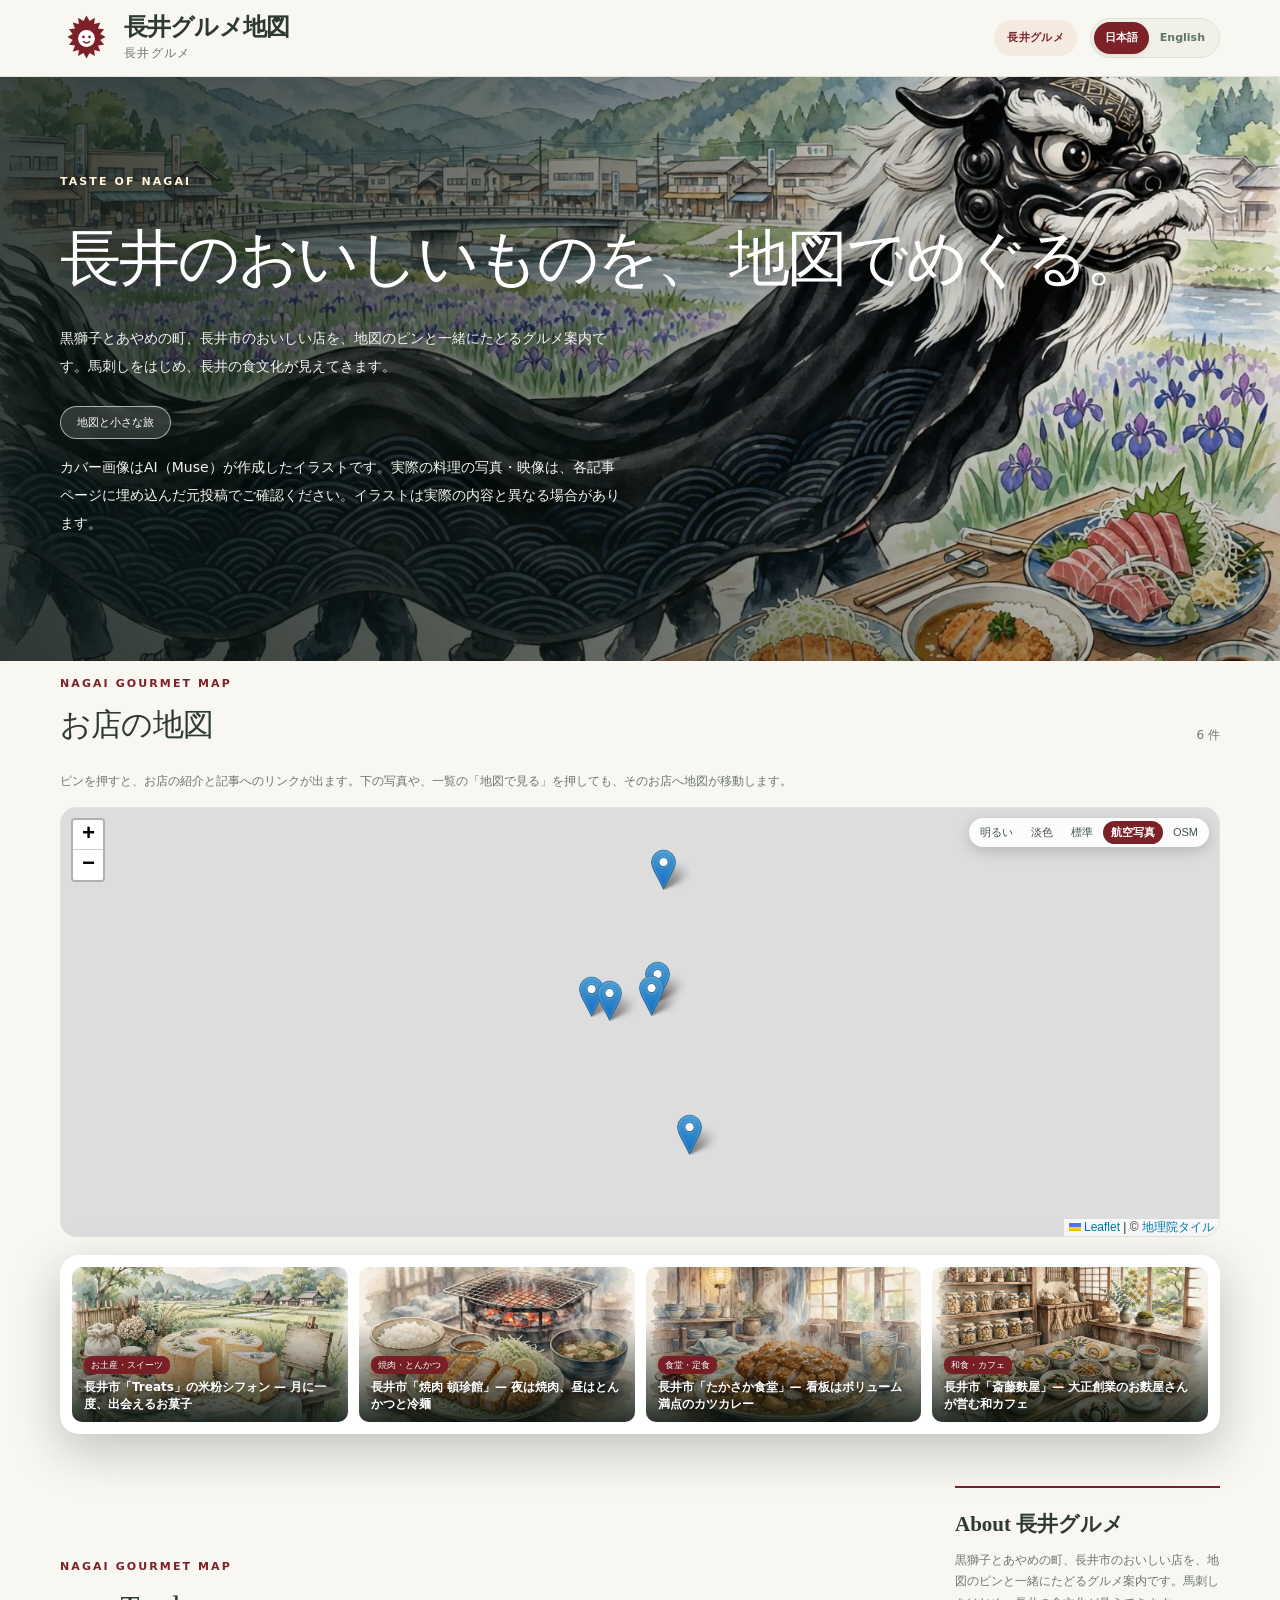
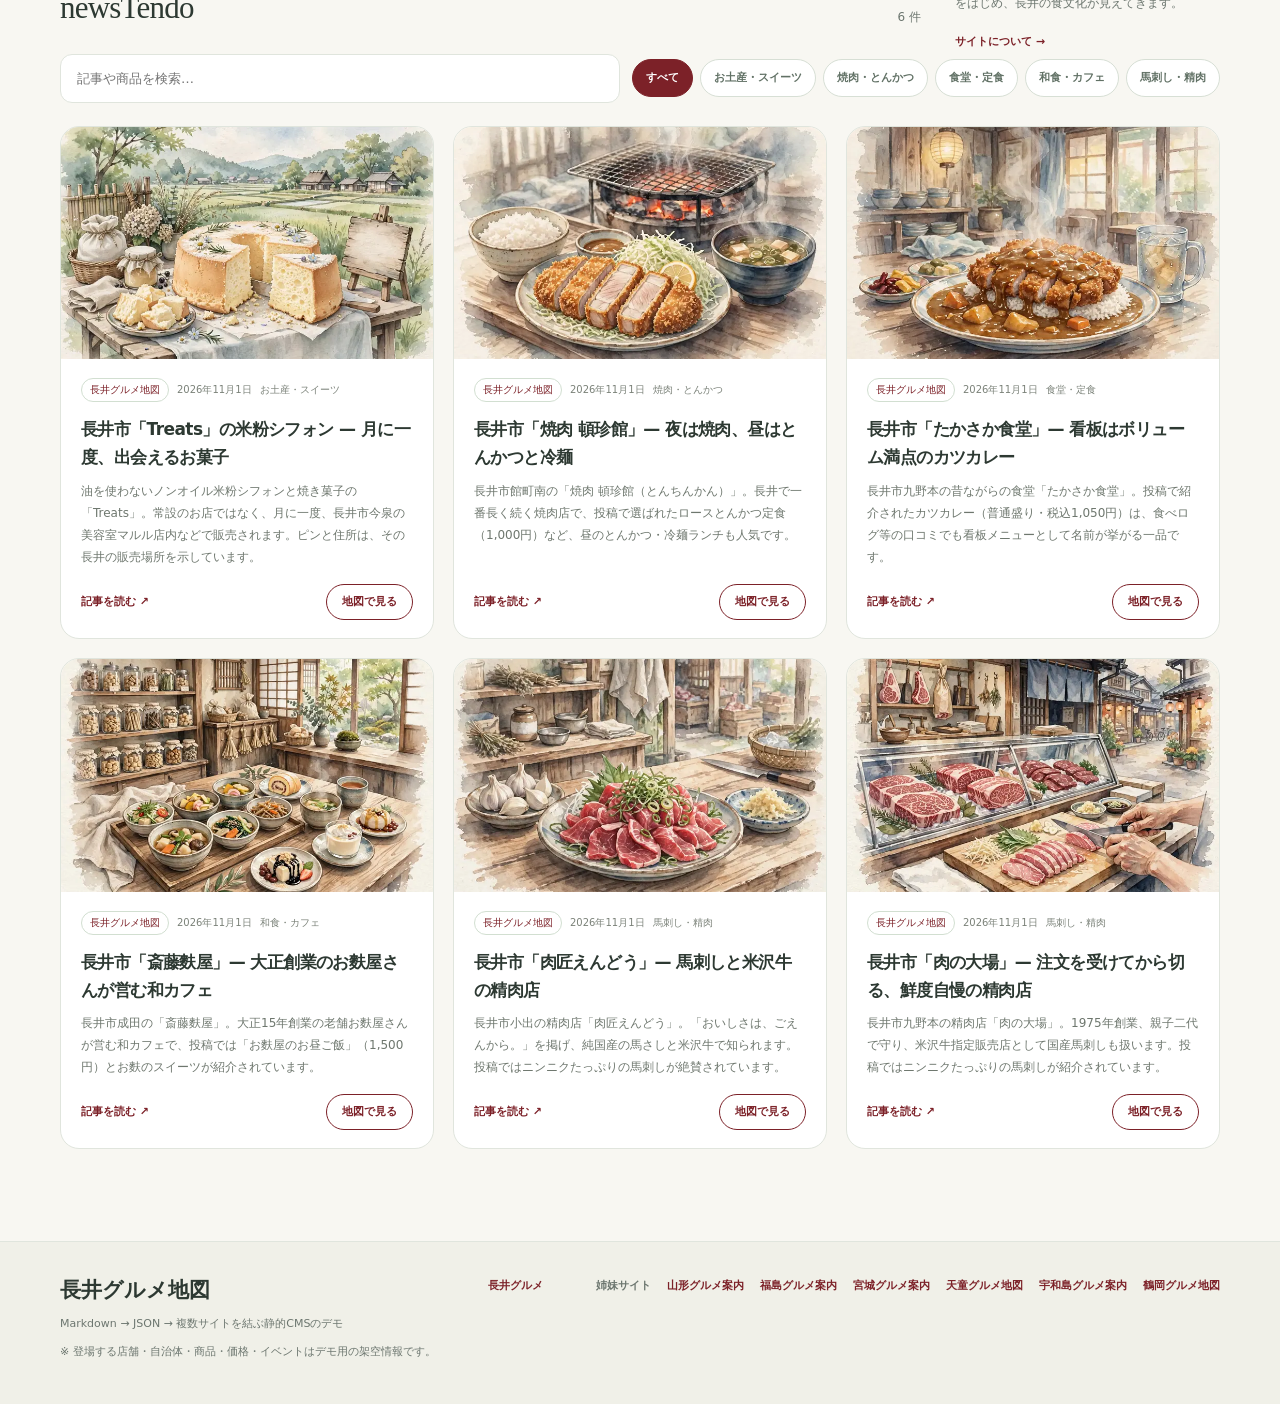
==== preview.html @ 4e1ceeaa "Update generated site files" ====
<!doctype html><html lang="ja"><head><meta charset="utf-8"><meta name="viewport" content="width=device-width,initial-scale=1"><meta name="description" content="Markdownから生成した静的JSONサイト"><title>長井グルメ地図</title><style>:root{--bg:#f8f7f2;--ink:#2d3932;--muted:#6c766f;--line:#e0e5dd;--accent:#416851;--accentsoft:#edf3eb;--paper:#fff;--round:19px;--shadow:0 18px 48px rgba(37,57,42,.075)}*{box-sizing:border-box}html{scroll-behavior:smooth}body{margin:0;background:var(--bg);color:var(--ink);font:15px/1.8 -apple-system,BlinkMacSystemFont,'Noto Sans JP','Hiragino Kaku Gothic ProN',system-ui,sans-serif}button,input{font:inherit}button{cursor:pointer}a{color:inherit;text-decoration:none}a:hover{color:var(--accent)}img{max-width:100%}h1,h2,h3,p{margin-top:0}[hidden]{display:none!important}.container{width:min(1160px,calc(100% - 48px));margin:auto}.topbar{position:sticky;top:0;z-index:5;background:rgba(248,247,242,.97);backdrop-filter:blur(13px);border-bottom:1px solid var(--line)}.topline{display:flex;gap:18px;align-items:center;justify-content:space-between;min-height:76px}.brand{display:flex;align-items:center;gap:12px;min-width:0}.brandicon{width:42px;height:42px;display:grid;place-items:center;border-radius:13px;background:var(--accent);color:white;font:26px Georgia,serif}.brandname{display:block;font-family:Georgia,'Noto Serif JP',serif;font-size:24px;font-weight:700;line-height:1.1;letter-spacing:-.035em}.brandsub{display:block;font-size:12px;color:var(--muted);letter-spacing:.11em;line-height:1.4;margin-top:5px}.links{display:flex;align-items:center;gap:6px;flex-wrap:wrap;justify-content:flex-end}.links a{font-size:11px;font-weight:700;letter-spacing:.025em;border-radius:100px;padding:8px 13px;white-space:nowrap}.links a.selected{background:var(--accentsoft);color:var(--accent)}.cartbadge{display:inline-block;background:var(--accent);color:white;border-radius:15px;font-size:9px;min-width:17px;text-align:center;padding:0 4px}.mobilehint{display:none}.hero{background:linear-gradient(115deg,#e3eade,#f2dfc7);position:relative;overflow:hidden}.hero:before{content:"";position:absolute;width:370px;height:370px;border-radius:100%;right:-55px;top:-160px;background:rgba(255,255,255,.28)}.hero:after{content:"✳";position:absolute;right:10%;bottom:-150px;font:350px Georgia,serif;line-height:1;color:rgba(74,110,81,.09);transform:rotate(-16deg)}.hero.town{background:linear-gradient(110deg,#d9ebec,#eaf1e2)}.hero.town:after{content:"⌂";color:rgba(66,106,118,.09)}.hero.fruit{background:linear-gradient(110deg,#f6e6d2,#f7e0d9)}.hero.fruit:after{content:"◌";color:rgba(166,95,70,.13)}.heroinner{position:relative;z-index:1;padding:70px 0 77px;max-width:1160px;margin:auto}.kicker{font-size:11px;letter-spacing:.19em;font-weight:800;color:var(--accent)}.hero h1{font:500 clamp(35px,5vw,61px)/1.5 Georgia,'Noto Serif JP',serif;letter-spacing:-.035em;margin:19px 0;color:#263c31;white-space:pre-line}.hero p{font-size:14px;max-width:565px;color:#5c6a60;line-height:2}.hero .subpill{display:inline-flex;border:1px solid color-mix(in srgb,var(--accent) 35%,transparent);border-radius:100px;color:var(--accent);font-size:11px;padding:6px 16px;margin-top:12px;background:rgba(255,255,255,.28)}.section{padding:52px 0}.sectiontitle{display:flex;justify-content:space-between;align-items:end;margin-bottom:25px;gap:16px}.sectiontitle h2{font:500 31px/1.35 Georgia,'Noto Serif JP',serif;letter-spacing:-.025em;margin:8px 0 0}.sectiontitle .caption{font-size:12px;color:var(--muted);margin:0}.siteintro{display:grid;grid-template-columns:repeat(3,1fr);gap:18px;margin-bottom:50px}.siteitem{border:1px solid var(--line);background:white;border-radius:18px;padding:22px 23px;transition:transform .15s,border-color .15s;display:flex;gap:12px;align-items:start}.siteitem:hover{transform:translateY(-3px);border-color:var(--accent)}.siteemoji{width:45px;height:45px;border-radius:15px;background:var(--accentsoft);display:grid;place-items:center;font-size:23px;flex:none}.siteitem strong{font-size:15px}.siteitem span{display:block;font-size:11px;color:var(--muted);line-height:1.8;margin-top:4px}.tools{display:flex;gap:12px;flex-wrap:wrap;align-items:center;margin-bottom:23px}.search{background:#fff;border:1px solid var(--line);padding:12px 16px;border-radius:12px;min-width:220px;flex:1;font-size:13px;outline-color:var(--accent)}.chips{display:flex;flex-wrap:wrap;gap:7px}.chip{border:1px solid #d7dfd5;color:#617165;padding:8px 13px;background:#fff;border-radius:30px;font-size:11px;font-weight:700}.chip.active{background:var(--accent);color:white;border-color:var(--accent)}.grid{display:grid;grid-template-columns:repeat(3,minmax(0,1fr));gap:19px}.tile{border-radius:var(--round);background:var(--paper);border:1px solid var(--line);overflow:hidden;display:flex;flex-direction:column;transition:transform .18s,border-color .18s,box-shadow .18s}.tile:hover{transform:translateY(-4px);box-shadow:var(--shadow);border-color:#b3c6b6}.tile-image{width:100%;height:auto;display:block;background:#e8e4d8}.tile-content{display:flex;flex-direction:column;flex:1;padding:19px 20px 18px}.tile-meta{display:flex;gap:8px;align-items:center;flex-wrap:wrap;color:#7b8279;font-size:10px}.tag{color:var(--accent);border:1px solid #d2dfd1;border-radius:20px;padding:2px 8px;font-size:10px}.tile h3{font-size:17px;line-height:1.65;margin:13px 0 8px;letter-spacing:-.035em}.tile p{font-size:12px;color:#6e776e;line-height:1.85;margin-bottom:16px}.tile-foot{margin-top:auto;display:flex;gap:10px;justify-content:space-between;align-items:center}.more{color:var(--accent);font-size:11px;font-weight:800}.price{font-size:19px;font-weight:750;color:#a65e42}.price small{font-size:10px;font-weight:400;color:#777}.pillbutton{border:1px solid var(--accent);background:var(--accent);color:white;border-radius:30px;padding:7px 15px;font-size:11px;font-weight:700}.pillbutton.ghost{background:white;color:var(--accent)}.pillbutton:hover{opacity:.85}.introgrid{display:grid;grid-template-columns:1fr 265px;gap:34px}.rightnote{border-top:2px solid var(--accent);padding-top:22px}.rightnote h3{font:600 21px Georgia,serif;margin-bottom:12px}.rightnote p{font-size:12px;color:var(--muted)}.article{display:grid;grid-template-columns:minmax(0,1fr) 260px;gap:34px;align-items:start}.articlehead{padding:44px 0 32px;background:linear-gradient(105deg,var(--accentsoft),#f5eddf)}.articlehead h1{font:500 clamp(29px,4vw,44px)/1.52 Georgia,'Noto Serif JP',serif;margin:12px 0 0;overflow-wrap:anywhere}.paper{border:1px solid var(--line);border-radius:19px;background:#fff;padding:32px;overflow-wrap:anywhere}.articlecover{width:100%;height:auto;border-radius:11px;margin-bottom:26px}.prose{font-size:14px;line-height:2.15}.prose h2{font-size:20px;margin-top:30px;border-left:4px solid var(--accent);padding-left:12px}.prose h3{font-size:17px}.prose img{display:block;margin:22px auto;max-width:100%;height:auto;border-radius:10px}.prose p{margin-bottom:18px}.prose a{color:var(--accent);font-weight:600;text-decoration:underline;text-underline-offset:3px}.prose a:hover{text-decoration-thickness:2px}.prose ul{padding-left:20px}.prose table{width:100%;border-collapse:collapse;margin:4px 0 24px;font-size:13px;line-height:1.75}.prose th,.prose td{border:1px solid var(--line);padding:9px 12px;text-align:left;vertical-align:top}.prose th{background:var(--accentsoft);font-weight:700}.prose tbody tr:nth-child(even){background:#fafaf6}.prose td:first-child{font-weight:600}.prose pre{overflow-x:auto;background:#f4f4ee;border:1px solid var(--line);border-radius:10px;padding:14px 16px;font-size:12.5px;line-height:1.7;margin:4px 0 22px}.prose code{font-family:ui-monospace,SFMono-Regular,Menlo,Consolas,monospace}.backlink{display:inline-flex;margin-top:25px;color:var(--accent);font-weight:800;font-size:12px}.info{padding:17px;background:var(--accentsoft);border-radius:13px;font-size:12px;color:#5f6e62;margin-top:18px}.info.warn{background:#fff4e5;color:#956044;border:1px solid #efd7b9}.cross{margin-top:45px;padding-top:20px;border-top:1px solid var(--line)}.cross h2{font:500 25px Georgia,serif}.crosslinks{display:grid;grid-template-columns:repeat(2,minmax(0,1fr));gap:14px}.crosslink{display:flex;align-items:center;gap:12px;border:1px solid var(--line);padding:9px;background:white;border-radius:12px;min-width:0}.crosslink img{width:78px;height:58px;object-fit:cover;border-radius:7px;flex:none}.crosslink strong{font-size:12px;line-height:1.5;display:block}.crosslink span{font-size:10px;color:var(--muted)}.lead{font:500 18px/1.85 Georgia,serif}.purchase{display:flex;align-items:end;justify-content:space-between;gap:12px;background:#f8f6ef;padding:18px;border-radius:13px;margin-top:25px}.purchase .pillbutton{font-size:13px;padding:12px 18px}.toolbar{display:flex;align-items:center;justify-content:space-between;gap:12px;margin-bottom:24px}.notice{font-size:12px;color:#926148;background:#fff1e7;border:1px solid #eed6c2;border-radius:10px;padding:12px 16px}.cartrow{display:grid;grid-template-columns:90px 1fr auto;align-items:center;gap:17px;border-bottom:1px solid var(--line);padding:19px 0}.cartrow img{width:90px;height:67px;object-fit:cover;border-radius:9px}.cartrow h3{font-size:15px;margin-bottom:4px}.cartrow p{font-size:11px;color:var(--muted);margin:0}.cartctrl{display:flex;align-items:center;gap:9px}.cartctrl button{border:1px solid var(--line);background:#fff;padding:4px 10px;border-radius:8px}.total{display:flex;align-items:center;justify-content:space-between;font-size:20px;font-weight:bold;margin:30px 0}.servicegrid{display:grid;grid-template-columns:repeat(3,minmax(0,1fr));gap:12px;margin:0 0 35px}.service{padding:17px 20px;background:white;border:1px solid var(--line);border-radius:14px;font-size:13px;font-weight:700;color:#466f78;display:flex;align-items:center;gap:10px}.footer{margin-top:40px;border-top:1px solid var(--line);background:#f0f0e8;padding:34px 0}.footerinner{display:flex;align-items:start;justify-content:space-between;gap:24px}.footer strong{font:600 21px Georgia,serif}.footer p{font-size:11px;color:var(--muted);margin:8px 0}.footlinks{display:flex;gap:16px;flex-wrap:wrap}.footlinks a{font-size:11px;font-weight:700;color:var(--accent)}.sisterlinks{align-items:center}.sisterlabel{font-size:11px;font-weight:800;color:var(--muted)}.empty{padding:35px;border:1px dashed #ccd5ca;border-radius:14px;text-align:center;color:var(--muted)}.loading{padding:50px;text-align:center}.sr-only{position:absolute;width:1px;height:1px;overflow:hidden;clip:rect(0,0,0,0)}
@media(max-width:950px){.grid{grid-template-columns:repeat(2,minmax(0,1fr))}.siteintro{grid-template-columns:repeat(2,minmax(0,1fr))}.introgrid,.article{grid-template-columns:1fr}.rightnote{display:none}.links{gap:0}.links a{padding:8px 9px}.heroinner{padding:58px 0}}
@media(max-width:600px){.container{width:calc(100% - 30px)}.topline{min-height:80px;display:block;padding:12px 0}.brand{margin-bottom:8px}.brandicon{width:33px;height:33px;font-size:19px}.brandname{font-size:19px}.brandsub{display:none}.links{justify-content:flex-start;gap:2px}.links a{font-size:10px;padding:5px 8px}.heroinner{padding:38px 0 44px}.hero h1{font-size:35px}.hero p{font-size:12px}.hero:after{font-size:210px;bottom:-85px}.section{padding:36px 0}.siteintro,.grid,.crosslinks,.servicegrid{grid-template-columns:1fr}.sectiontitle h2{font-size:25px}.paper{padding:20px}.articlehead{padding:27px 0}.cartrow{grid-template-columns:65px 1fr}.cartrow img{width:65px;height:58px}.cartctrl{grid-column:2}.purchase{display:block}.purchase button{margin-top:16px}.footerinner{display:block}.footlinks{margin-top:16px}.tile-content{padding:16px}.prose table{display:block;overflow-x:auto;-webkit-overflow-scrolling:touch}.prose th,.prose td{padding:8px 10px}.prose table:has(>thead>tr>:nth-child(2):last-child){overflow:visible}.prose table:has(>thead>tr>:nth-child(2):last-child) thead{display:none}.prose table:has(>thead>tr>:nth-child(2):last-child) tbody,.prose table:has(>thead>tr>:nth-child(2):last-child) tr{display:block}.prose table:has(>thead>tr>:nth-child(2):last-child) tr{border:1px solid var(--line);border-radius:12px;margin-bottom:12px;overflow:hidden;background:#fff}.prose table:has(>thead>tr>:nth-child(2):last-child) td{display:block;border:none;padding:6px 14px 12px}.prose table:has(>thead>tr>:nth-child(2):last-child) td:first-child{background:var(--accentsoft);font-weight:700;white-space:normal;padding:8px 14px;margin-bottom:6px}.prose table:not(:has(>thead>tr>:nth-child(2):last-child)) th,.prose table:not(:has(>thead>tr>:nth-child(2):last-child)) td{min-width:112px}}
@media(prefers-reduced-motion:reduce){html{scroll-behavior:auto}.tile,.siteitem{transition:none}}
/* Bi-lingual navigation and photographic Miyagi gourmet hero. */
.header-right{display:flex;align-items:center;gap:13px;justify-content:flex-end;flex-wrap:wrap}
.language-switch{display:inline-flex;background:#f0f1e9;border:1px solid #dde3d6;padding:3px;border-radius:40px;white-space:nowrap}
.language-switch button{border:0;background:transparent;padding:6px 11px;color:#627367;border-radius:30px;font-size:11px;font-weight:750}
.language-switch button.chosen{background:var(--accent);color:#fff;box-shadow:0 2px 5px #00000014}
.hero.miyagi{background:#38302a;color:#fff}
.hero.miyagi .hero-photo{position:absolute;inset:0;width:100%;height:100%;object-fit:cover;display:block}
.hero.miyagi:before{display:none}
.hero.miyagi:after{content:none}
.hero.miyagi .heroinner{isolation:isolate}
.hero.miyagi h1{color:#fff;text-shadow:0 2px 20px #00000070}
.hero.miyagi .kicker{color:#fae0b5}
.hero.miyagi p{color:#fff0d9;max-width:510px;text-shadow:0 1px 12px #00000065}
.hero.miyagi .subpill{background:#ffffff1f;border-color:#ffffff80;color:#fff}
.site-link-label{color:var(--accent)!important;font-weight:700!important}
@media(max-width:1060px){.header-right{gap:6px}.links a{padding:6px 8px}}
@media(max-width:720px){.header-right{justify-content:flex-start}.language-switch{margin-top:4px}.hero.miyagi .hero-photo{object-position:56% center}.hero.miyagi:before{display:block;background:linear-gradient(90deg,#221b14bb,transparent);inset:0;width:auto;height:auto;border-radius:0}.hero.miyagi .heroinner{padding:55px 0 65px}}


/* Editorial photographic style, with fully localized HTML text over image assets. */
.hero{background:#22312b;min-height:440px;isolation:isolate}
.hero .hero-photo{position:absolute;inset:0;width:100%;height:100%;display:block;object-fit:cover;object-position:center 47%;z-index:-2}
.hero:before,.hero.miyagi:before{content:"";display:block;position:absolute;inset:0;width:100%;height:100%;border-radius:0;background:linear-gradient(90deg,rgba(10,22,19,.79) 0%,rgba(13,24,20,.56) 39%,rgba(13,22,19,.07) 84%),linear-gradient(0deg,rgba(11,20,15,.30),transparent 55%);z-index:-1;pointer-events:none}
.hero:after,.hero.town:after,.hero.fruit:after,.hero.miyagi:after{content:none;display:none}
.hero.town,.hero.fruit,.hero.bakery,.hero.miyagi,.hero.portal{background-color:#284034}
.hero .heroinner{position:relative;z-index:1;padding:90px 0 110px}
.hero h1,.hero.miyagi h1{color:#fff;text-shadow:0 4px 30px rgba(0,0,0,.38)}
.hero p,.hero.miyagi p{color:#f3f6ee;text-shadow:0 1px 15px rgba(0,0,0,.5)}
.hero .kicker,.hero.miyagi .kicker{color:#fff3d9;text-shadow:0 1px 8px #0007}
.hero .subpill,.hero.miyagi .subpill{color:white;border-color:#fff9;background:#ffffff24;backdrop-filter:blur(8px)}
.hero.fruit .hero-photo{object-position:center 48%}
.hero.town .hero-photo{object-position:center 50%}
.hero.bakery .hero-photo{object-position:center 50%}
.siteintro{grid-template-columns:repeat(4,minmax(0,1fr));gap:15px;margin-bottom:51px}
.siteitem{display:block;padding:0;overflow:hidden;min-width:0;box-shadow:0 5px 20px #20351f0a}
.siteitem-photo{display:block;overflow:hidden;height:156px;margin:0!important;background:#dde4d6}
.siteitem-photo img{width:100%;height:100%;display:block;object-fit:cover;transition:transform .3s}
.siteitem:hover .siteitem-photo img{transform:scale(1.045)}
.siteitem-info{padding:17px 19px 20px}
.siteitem-info strong{display:block;font-size:17px;line-height:1.45;margin:6px 0}
.siteitem-info .siteitem-type{font-size:10px;color:var(--accent);font-weight:800;letter-spacing:.07em}
.siteitem-info .siteitem-description{font-size:11px;line-height:1.7;color:#68766e;display:block;min-height:38px}
.siteitem-info .site-link-label{display:block;margin-top:14px}
.feature-wrap{position:relative;z-index:2;margin-top:-63px}
.photo-features{display:grid;grid-template-columns:repeat(4,minmax(0,1fr));gap:11px;padding:12px;background:#fff;border-radius:19px;box-shadow:0 16px 48px #172a2040}
.photo-feature{position:relative;height:155px;overflow:hidden;display:block;border-radius:10px;background:#dce8df}
.photo-feature:after{content:"";position:absolute;inset:0;background:linear-gradient(0deg,#05100ad9,transparent 65%)}
.photo-feature img{width:100%;height:100%;display:block;object-fit:cover;transition:transform .3s}
.photo-feature:hover img{transform:scale(1.07)}
.feature-caption{position:absolute;z-index:1;bottom:10px;left:12px;right:12px;color:#fff;text-shadow:0 1px 8px #000a}
.feature-caption small{display:inline-block;font-size:9px;background:var(--accent);color:#fff;padding:1px 7px;border-radius:8px;margin-bottom:5px}
.feature-caption strong{display:block;font-size:12px;line-height:1.35;max-height:3em;overflow:hidden}
@media(max-width:1000px){.siteintro{grid-template-columns:repeat(2,minmax(0,1fr))}.photo-feature{height:138px}.hero .heroinner{padding:70px 0 103px}}
@media(max-width:650px){.hero{min-height:385px}.hero .heroinner{padding:55px 0 100px}.hero:before{background:linear-gradient(90deg,#102015d9,rgba(12,28,19,.56) 75%,#0b261f35)}.siteintro{gap:12px}.siteitem-photo{height:112px}.siteitem-info{padding:12px}.siteitem-info strong{font-size:14px}.siteitem-info .siteitem-description{min-height:0}.photo-features{grid-template-columns:repeat(2,minmax(0,1fr));gap:8px;padding:8px;border-radius:14px}.feature-wrap{margin-top:-53px}.photo-feature{height:128px}.feature-caption strong{font-size:11px}}

/* Editorial vector logos, replacing the temporary h./house/emoji marks. */
.brandicon{width:52px;height:52px;flex:none;display:inline-flex;align-items:center;justify-content:center;background:transparent!important;color:#4a755f;border-radius:0!important;font-size:inherit;overflow:visible}
.brandicon svg{display:block;width:49px;height:49px;max-width:none;flex:none}
.brandicon-portal{color:#55785c}
.brandicon-bakery{color:#9b6a36}
.brandicon-town{color:#517c55}
.brandicon-fruit{color:#e77e2a}
.brandicon-gourmet{color:#143c47}
.brandicon-gourmet svg{width:54px}
.brandicon-miyagi{color:#a83232}
.brandicon-nagai{color:#7c2128}
@media(max-width:650px){.brandicon{width:39px;height:39px}.brandicon svg{width:38px;height:38px}.brandicon-gourmet svg{width:42px}}

.embed{display:flex;justify-content:center;margin:0 auto 24px;max-width:560px}
.embed blockquote{width:100%}
.heronote{font-size:11px;color:#7a847b;margin-top:14px;max-width:680px;line-height:1.9}
.mapbox{margin-top:26px;border:1px solid var(--line);border-radius:13px;padding:18px;background:#fbfaf5}.mapbox h3{font-size:15px;margin-bottom:10px}.maplinks{display:flex;gap:10px;flex-wrap:wrap}.mapbox p{font-size:11px;color:var(--muted);margin:10px 0 0}

/* Article page: left sidebar with site note + SNS embed (trial, 2026-10-26) */
.article{grid-template-columns:350px minmax(0,1fr)}
.leftnote{position:sticky;top:96px;border-top:2px solid var(--accent);padding-top:22px}
.leftnote h3{font:600 21px Georgia,serif;margin-bottom:12px}
.leftnote p{font-size:12px;color:var(--muted)}
.leftnote .embed{margin:24px 0 0;max-width:100%}
@media(max-width:950px){.article{grid-template-columns:1fr}.leftnote{position:static}}
.tsub{display:block;font-size:.6em;font-weight:500;letter-spacing:.02em;opacity:.72;margin-top:.16em}

/* Cover images: show the whole image at its natural aspect ratio, never cropped to a fixed frame (2026-10-26) */
.tile-image,.articlecover{aspect-ratio:auto;object-fit:initial}

/* Tendo gourmet map (Leaflet, self-hosted) */
.mapsection{padding-top:8px}
.maplead{font-size:12px;color:var(--muted);margin-bottom:14px}
.gourmetmap{height:430px;border:1px solid var(--line);border-radius:16px;overflow:hidden;background:#e8ede4;position:relative;z-index:0}
.gourmetmap .leaflet-popup-content{font-size:12px;line-height:1.7}
.gourmetmap .leaflet-popup-content strong{font-size:13px}
.gourmetmap .leaflet-popup-content a{color:var(--accent);font-weight:700}
.mapfallback{padding:22px;font-size:12px;color:var(--muted)}
.mapattr{font-size:10px;color:var(--muted);margin-top:8px}
.mapattr a{text-decoration:underline}
@media(max-width:600px){.gourmetmap{height:330px}}

/* Map style selector (Tendo) */
.mapstylebar{display:flex;gap:2px;background:rgba(255,255,255,.92);padding:3px;border-radius:999px;box-shadow:0 4px 14px rgba(34,48,42,.22)}
.mapstylebar button{border:0;background:transparent;color:#43534a;font-size:11px;line-height:1;padding:6px 8px;border-radius:999px;cursor:pointer;font-family:inherit;white-space:nowrap}
.mapstylebar button.active{background:var(--accent);color:#fff;font-weight:700}
/* Tendo top: the photo list follows the map — cancel the hero-overlap pull-up so it never covers the map or its attribution, and keep the gap snug */
.mapsection{padding-bottom:16px}
.mapsection+.feature-wrap{margin-top:2px}
</style></head><body><div id="app" data-default="nagai" data-preview="true" data-root="./" data-mode="site" data-site-id="nagai" data-portal-url=""><p class="loading">読み込み中…</p></div><noscript>JavaScriptを有効にしてください。</noscript><script type="application/json" id="preview-data">{"portal":{"version":1,"schema":"static-portal/v1","schema_version":"1.1.0","sites":[{"id":"nagai","name":"長井グルメ地図","short_name":"長井グルメ","kind":"media","kind_label":"グルメメディア","accent":"#7c2128","eyebrow":"TASTE OF NAGAI","hero_title":"長井のおいしいものを、 地図でめぐる。","description":"黒獅子とあやめの町、長井市のおいしい店を、地図のピンと一緒にたどるグルメ案内です。馬刺しをはじめ、長井の食文化が見えてきます。","subtitle":"長井の味を地図で集めた読みもの","hero_note":"地図と小さな旅","about":"山形県長井市内の飲食店・食の店を訪れた人のSNS投稿をもとに、お店と料理を地図と一緒に紹介するグルメ案内です。カバー画像はAIが作成した水彩調イラストで、実際の料理の写真は各記事に埋め込んだ元投稿で確認できます。","hero_image":"nagai/hero-v9.webp","i18n":{"en":{"name":"Nagai Food Map","short_name":"Nagai Food","kind_label":"Food magazine","hero_title":"Explore the flavors of Nagai,\n one pin on the map at a time.","description":"A food guide to Nagai, the town of the Kurojishi lion dance and irises, with every eatery pinned on a map.","subtitle":"Stories about the tastes of Nagai, collected on a map","hero_note":"A map and short trips","about":"A food guide to eateries in Nagai, Yamagata, based on social posts by visitors, presented together with a map. Cover images are AI-created watercolor illustrations; see the embedded original posts for actual photos of the food."}},"hero_image_src":"[data-uri]","hero_thumbnail":{"src":"[data-uri]","alt":"長井グルメ地図","mime":"image/webp"}}],"entries":[{"id":"nagai:treats-nagai","site_id":"nagai","site_name":"長井グルメ地図","site_kind":"media","slug":"treats-nagai","type":"article","title":"長井市「Treats」の米粉シフォン — 月に一度、出会えるお菓子","subtitle":"","author":"","date":"2026-11-01","category":"お土産・スイーツ","summary":"油を使わないノンオイル米粉シフォンと焼き菓子の「Treats」。常設のお店ではなく、月に一度、長井市今泉の美容室マルル店内などで販売されます。ピンと住所は、その長井の販売場所を示しています。","url":"https://oosawak.github.io/nagai-gourmet/#/post/nagai/treats-nagai","cover":{"src":"[data-uri]","alt":"米粉シフォンケーキを描いた水彩調イラスト","mime":"image/webp"},"i18n":{"en":{}},"embed_url":"https://www.threads.com/@treats_k5i11k8/post/DevmW83gXnE","embed_platform":"threads","map_query":"美容室マルル 山形県長井市今泉1812-324","address":"山形県長井市今泉1812-324（美容室マルル店内・月1回販売）","lat":38.054317,"lng":140.049408},{"id":"nagai:tonchinkan-nagai","site_id":"nagai","site_name":"長井グルメ地図","site_kind":"media","slug":"tonchinkan-nagai","type":"article","title":"長井市「焼肉 頓珍館」— 夜は焼肉、昼はとんかつと冷麺","subtitle":"","author":"","date":"2026-11-01","category":"焼肉・とんかつ","summary":"長井市館町南の「焼肉 頓珍館（とんちんかん）」。長井で一番長く続く焼肉店で、投稿で選ばれたロースとんかつ定食（1,000円）など、昼のとんかつ・冷麺ランチも人気です。","url":"https://oosawak.github.io/nagai-gourmet/#/post/nagai/tonchinkan-nagai","cover":{"src":"[data-uri]","alt":"とんかつ定食と焼肉を描いた水彩調イラスト","mime":"image/webp"},"i18n":{"en":{}},"embed_url":"https://www.threads.com/@aki_special_sweet/post/DX3qkxbk01P","embed_platform":"threads","map_query":"焼肉 頓珍館 山形県長井市館町南16-13","address":"山形県長井市館町南16-13","lat":38.095627,"lng":140.038254},{"id":"nagai:takasaka-shokudo-nagai","site_id":"nagai","site_name":"長井グルメ地図","site_kind":"media","slug":"takasaka-shokudo-nagai","type":"article","title":"長井市「たかさか食堂」— 看板はボリューム満点のカツカレー","subtitle":"","author":"","date":"2026-11-01","category":"食堂・定食","summary":"長井市九野本の昔ながらの食堂「たかさか食堂」。投稿で紹介されたカツカレー（普通盛り・税込1,050円）は、食べログ等の口コミでも看板メニューとして名前が挙がる一品です。","url":"https://oosawak.github.io/nagai-gourmet/#/post/nagai/takasaka-shokudo-nagai","cover":{"src":"[data-uri]","alt":"カツカレーを描いた水彩調イラスト","mime":"image/webp"},"i18n":{"en":{}},"embed_url":"https://www.threads.com/@aki_special_sweet/post/De7yVNXk_t7","embed_platform":"threads","map_query":"たかさか食堂 山形県長井市九野本5460-2","address":"山形県長井市九野本5460-2","lat":38.091644,"lng":140.015472},{"id":"nagai:saito-fuya-nagai","site_id":"nagai","site_name":"長井グルメ地図","site_kind":"media","slug":"saito-fuya-nagai","type":"article","title":"長井市「斎藤麩屋」— 大正創業のお麩屋さんが営む和カフェ","subtitle":"","author":"","date":"2026-11-01","category":"和食・カフェ","summary":"長井市成田の「斎藤麩屋」。大正15年創業の老舗お麩屋さんが営む和カフェで、投稿では「お麩屋のお昼ご飯」（1,500円）とお麩のスイーツが紹介されています。","url":"https://oosawak.github.io/nagai-gourmet/#/post/nagai/saito-fuya-nagai","cover":{"src":"[data-uri]","alt":"お麩のランチを描いた水彩調イラスト","mime":"image/webp"},"i18n":{"en":{}},"embed_url":"https://www.threads.com/@gatts_yamagata.trip/post/DRhMqn8At5W","embed_platform":"threads","map_query":"斎藤麩屋 山形県長井市成田1440","address":"山形県長井市成田1440","lat":38.125923,"lng":140.04039},{"id":"nagai:nikusyo-endo-nagai","site_id":"nagai","site_name":"長井グルメ地図","site_kind":"media","slug":"nikusyo-endo-nagai","type":"article","title":"長井市「肉匠えんどう」— 馬刺しと米沢牛の精肉店","subtitle":"","author":"","date":"2026-11-01","category":"馬刺し・精肉","summary":"長井市小出の精肉店「肉匠えんどう」。「おいしさは、ごえんから。」を掲げ、純国産の馬さしと米沢牛で知られます。投稿ではニンニクたっぷりの馬刺しが絶賛されています。","url":"https://oosawak.github.io/nagai-gourmet/#/post/nagai/nikusyo-endo-nagai","cover":{"src":"[data-uri]","alt":"馬刺しを描いた水彩調イラスト","mime":"image/webp"},"i18n":{"en":{}},"embed_url":"https://www.threads.com/@k_kudo_1980/post/DOVyRYYk4iP","embed_platform":"threads","map_query":"肉匠えんどう 山形県長井市小出3747-6","address":"山形県長井市小出3747-6","lat":38.091789,"lng":140.03627},{"id":"nagai:niku-no-ooba-nagai","site_id":"nagai","site_name":"長井グルメ地図","site_kind":"media","slug":"niku-no-ooba-nagai","type":"article","title":"長井市「肉の大場」— 注文を受けてから切る、鮮度自慢の精肉店","subtitle":"","author":"","date":"2026-11-01","category":"馬刺し・精肉","summary":"長井市九野本の精肉店「肉の大場」。1975年創業、親子二代で守り、米沢牛指定販売店として国産馬刺しも扱います。投稿ではニンニクたっぷりの馬刺しが紹介されています。","url":"https://oosawak.github.io/nagai-gourmet/#/post/nagai/niku-no-ooba-nagai","cover":{"src":"[data-uri]","alt":"馬刺しと精肉を描いた水彩調イラスト","mime":"image/webp"},"i18n":{"en":{}},"embed_url":"https://www.threads.com/@k_kudo_1980/post/DORpnJjE5G0","embed_platform":"threads","map_query":"肉の大場 山形県長井市九野本1228-1","address":"山形県長井市九野本1228-1","lat":38.09045,"lng":140.021912}],"hero_image_src":"[data-uri]"},"sites":{"nagai":{"version":1,"schema":"static-site-feed/v1","schema_version":"1.1.0","languages":["ja","en"],"site":{"id":"nagai","name":"長井グルメ地図","short_name":"長井グルメ","kind":"media","kind_label":"グルメメディア","accent":"#7c2128","eyebrow":"TASTE OF NAGAI","hero_title":"長井のおいしいものを、 地図でめぐる。","description":"黒獅子とあやめの町、長井市のおいしい店を、地図のピンと一緒にたどるグルメ案内です。馬刺しをはじめ、長井の食文化が見えてきます。","subtitle":"長井の味を地図で集めた読みもの","hero_note":"地図と小さな旅","about":"山形県長井市内の飲食店・食の店を訪れた人のSNS投稿をもとに、お店と料理を地図と一緒に紹介するグルメ案内です。カバー画像はAIが作成した水彩調イラストで、実際の料理の写真は各記事に埋め込んだ元投稿で確認できます。","hero_image":"nagai/hero-v9.webp","i18n":{"en":{"name":"Nagai Food Map","short_name":"Nagai Food","kind_label":"Food magazine","hero_title":"Explore the flavors of Nagai,\n one pin on the map at a time.","description":"A food guide to Nagai, the town of the Kurojishi lion dance and irises, with every eatery pinned on a map.","subtitle":"Stories about the tastes of Nagai, collected on a map","hero_note":"A map and short trips","about":"A food guide to eateries in Nagai, Yamagata, based on social posts by visitors, presented together with a map. Cover images are AI-created watercolor illustrations; see the embedded original posts for actual photos of the food."}},"hero_image_src":"[data-uri]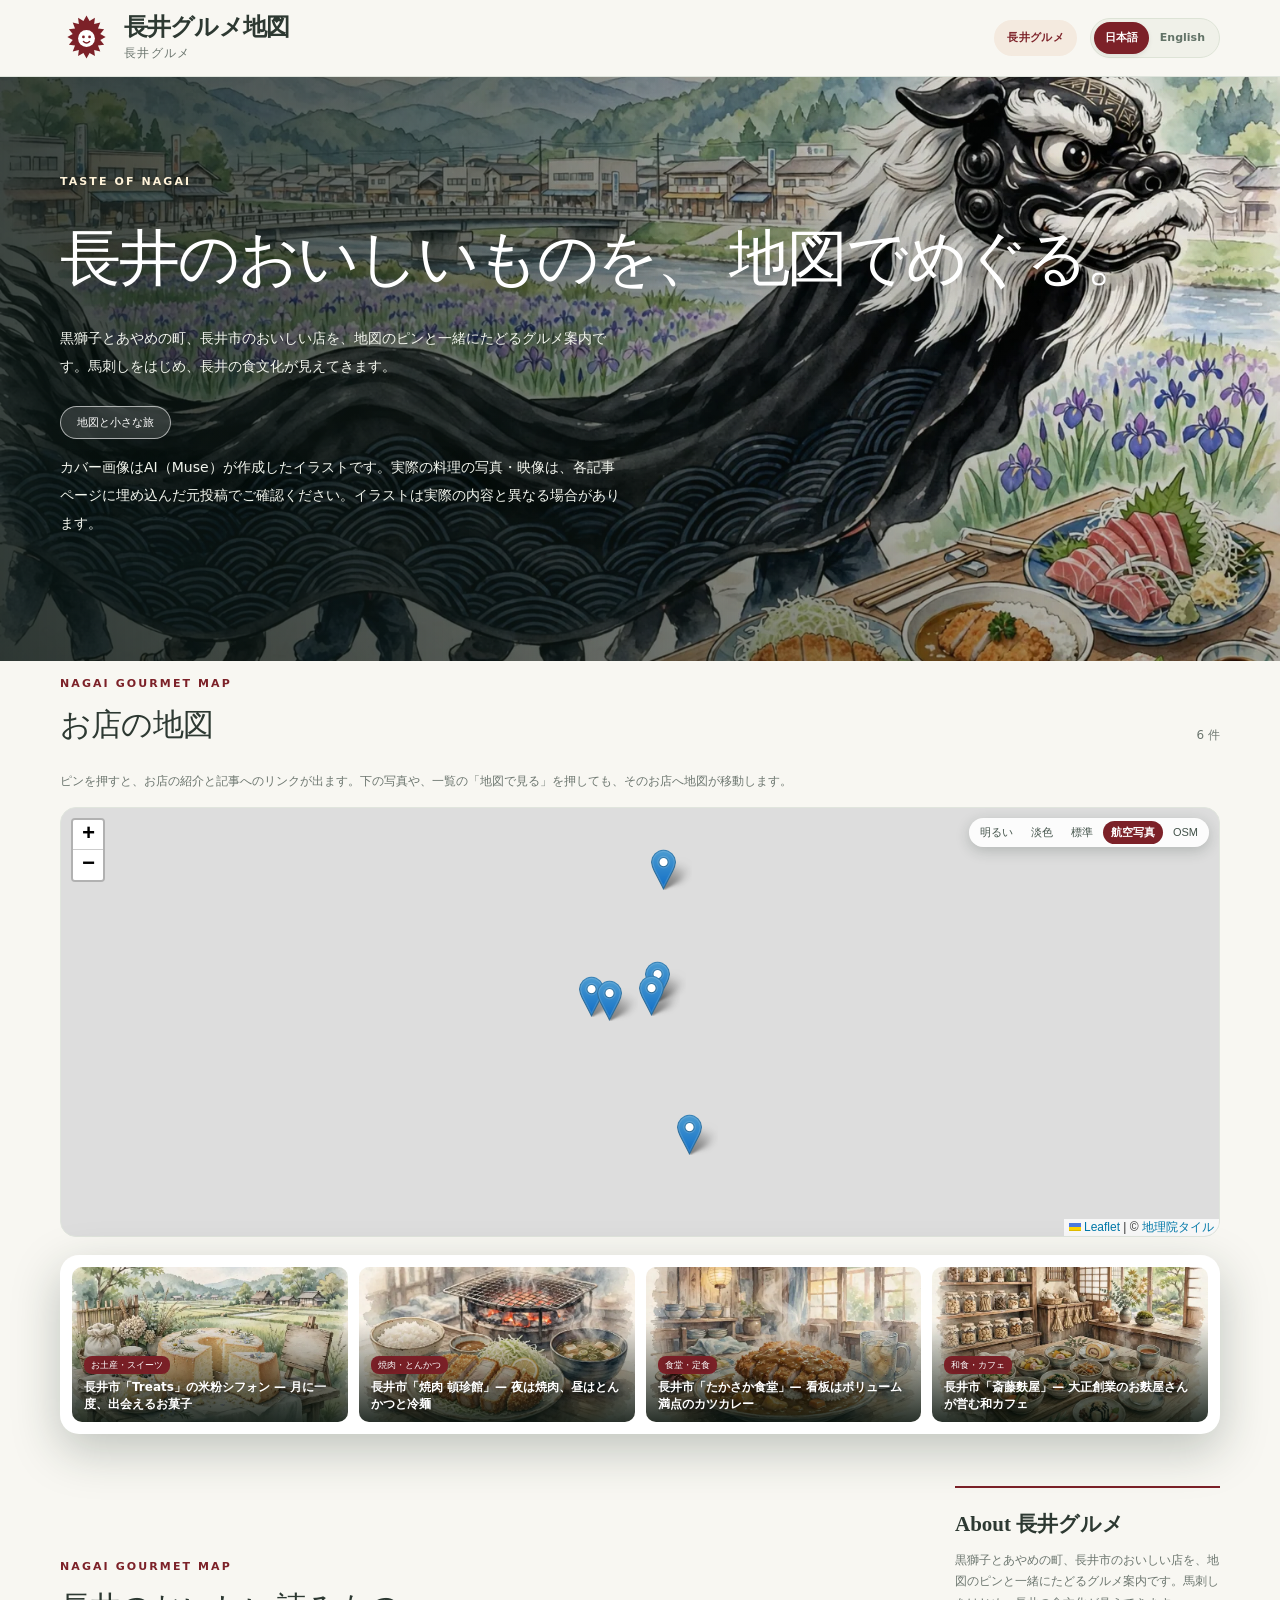
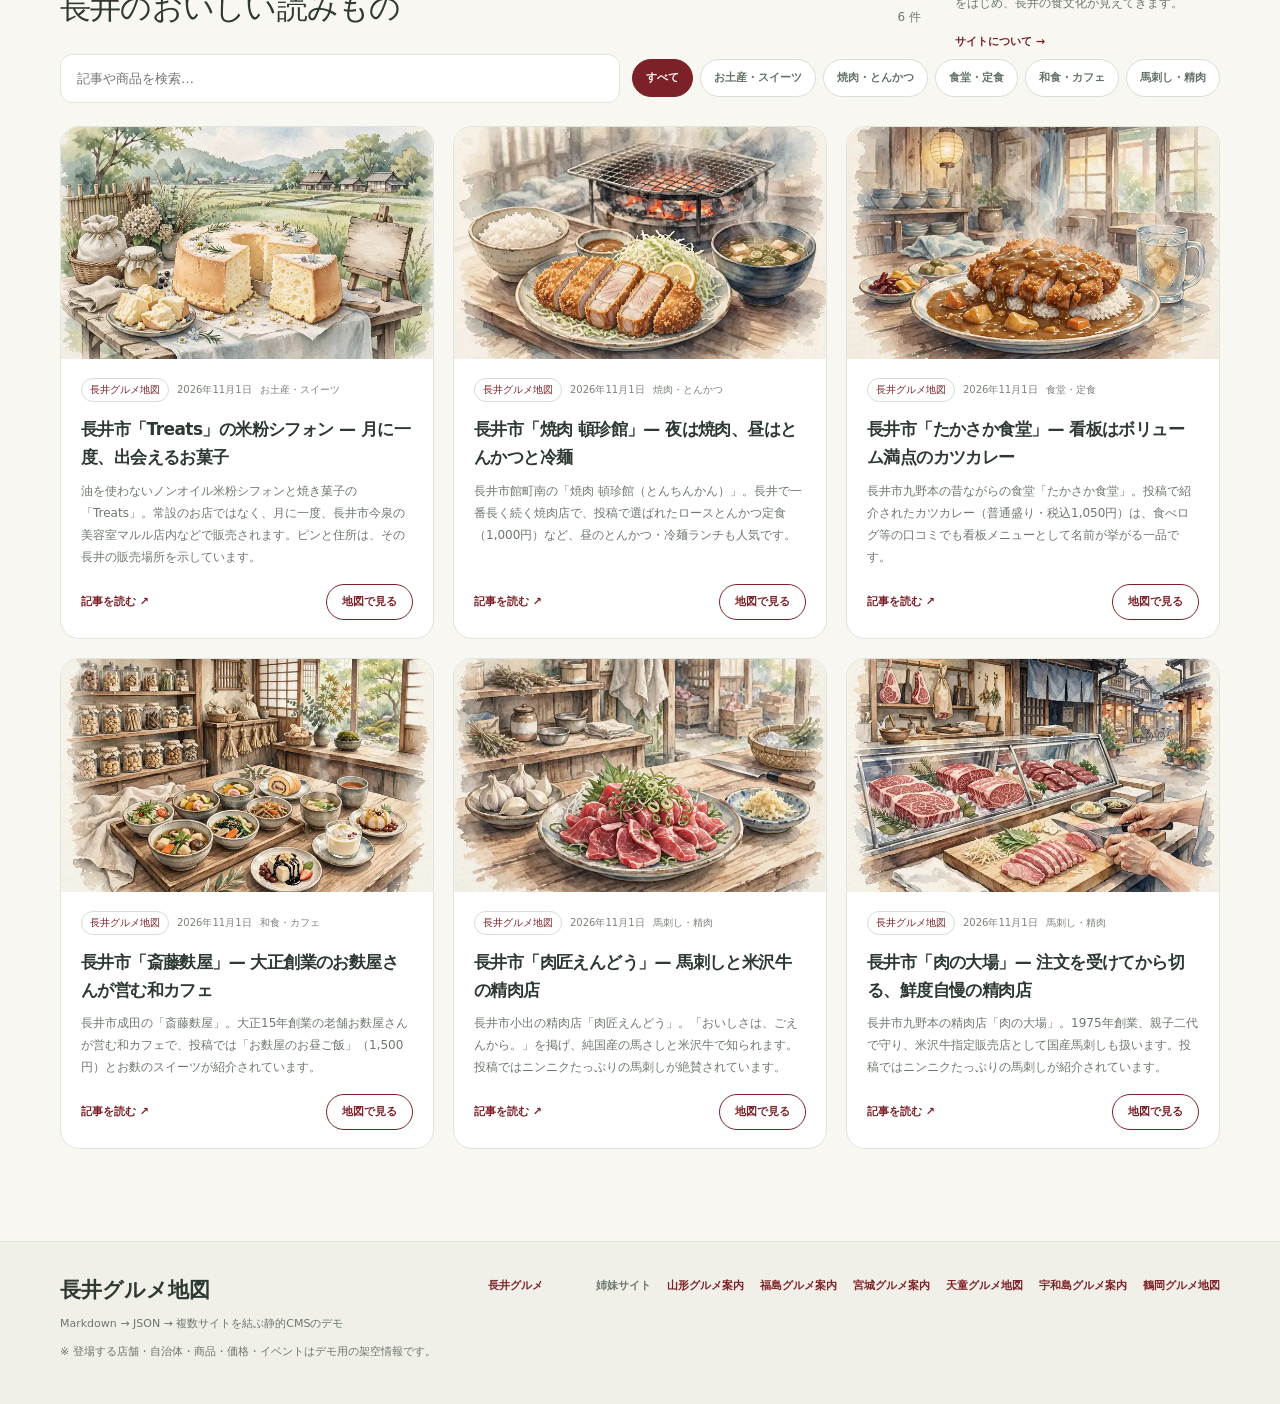
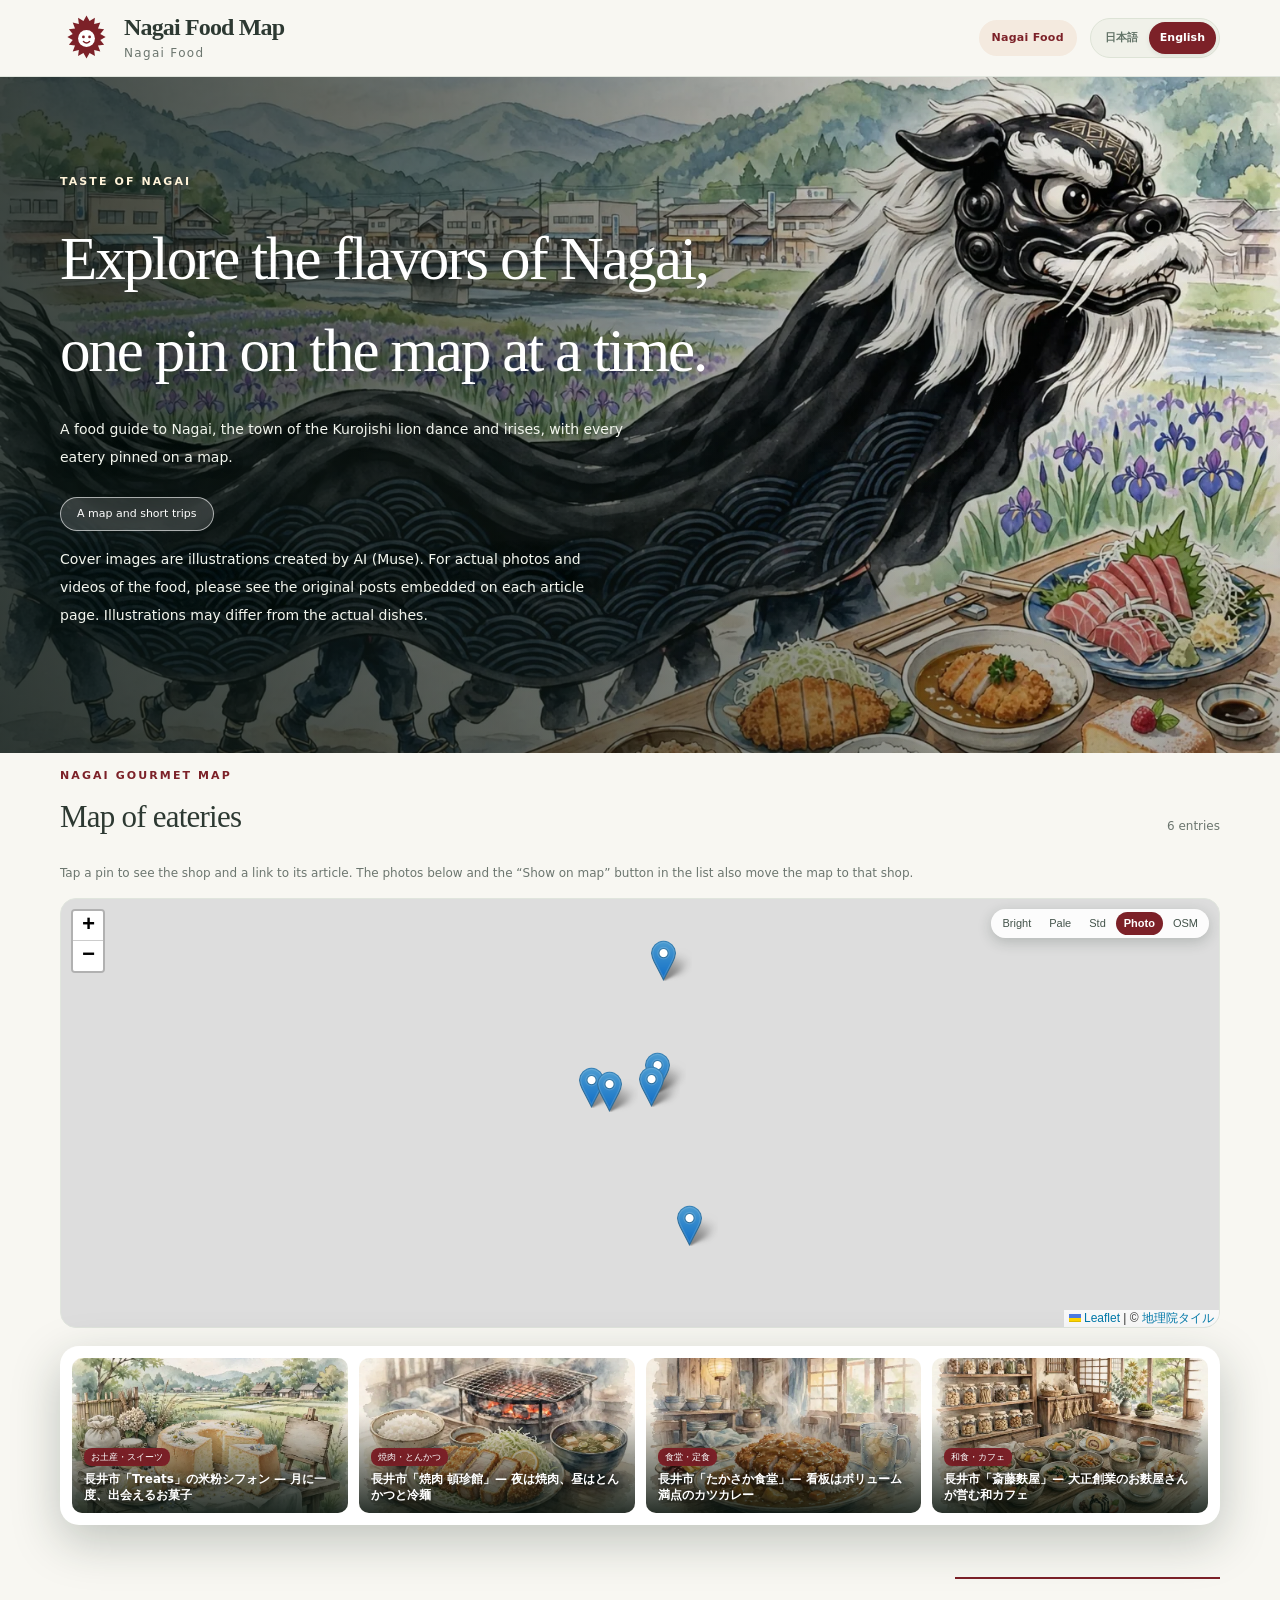
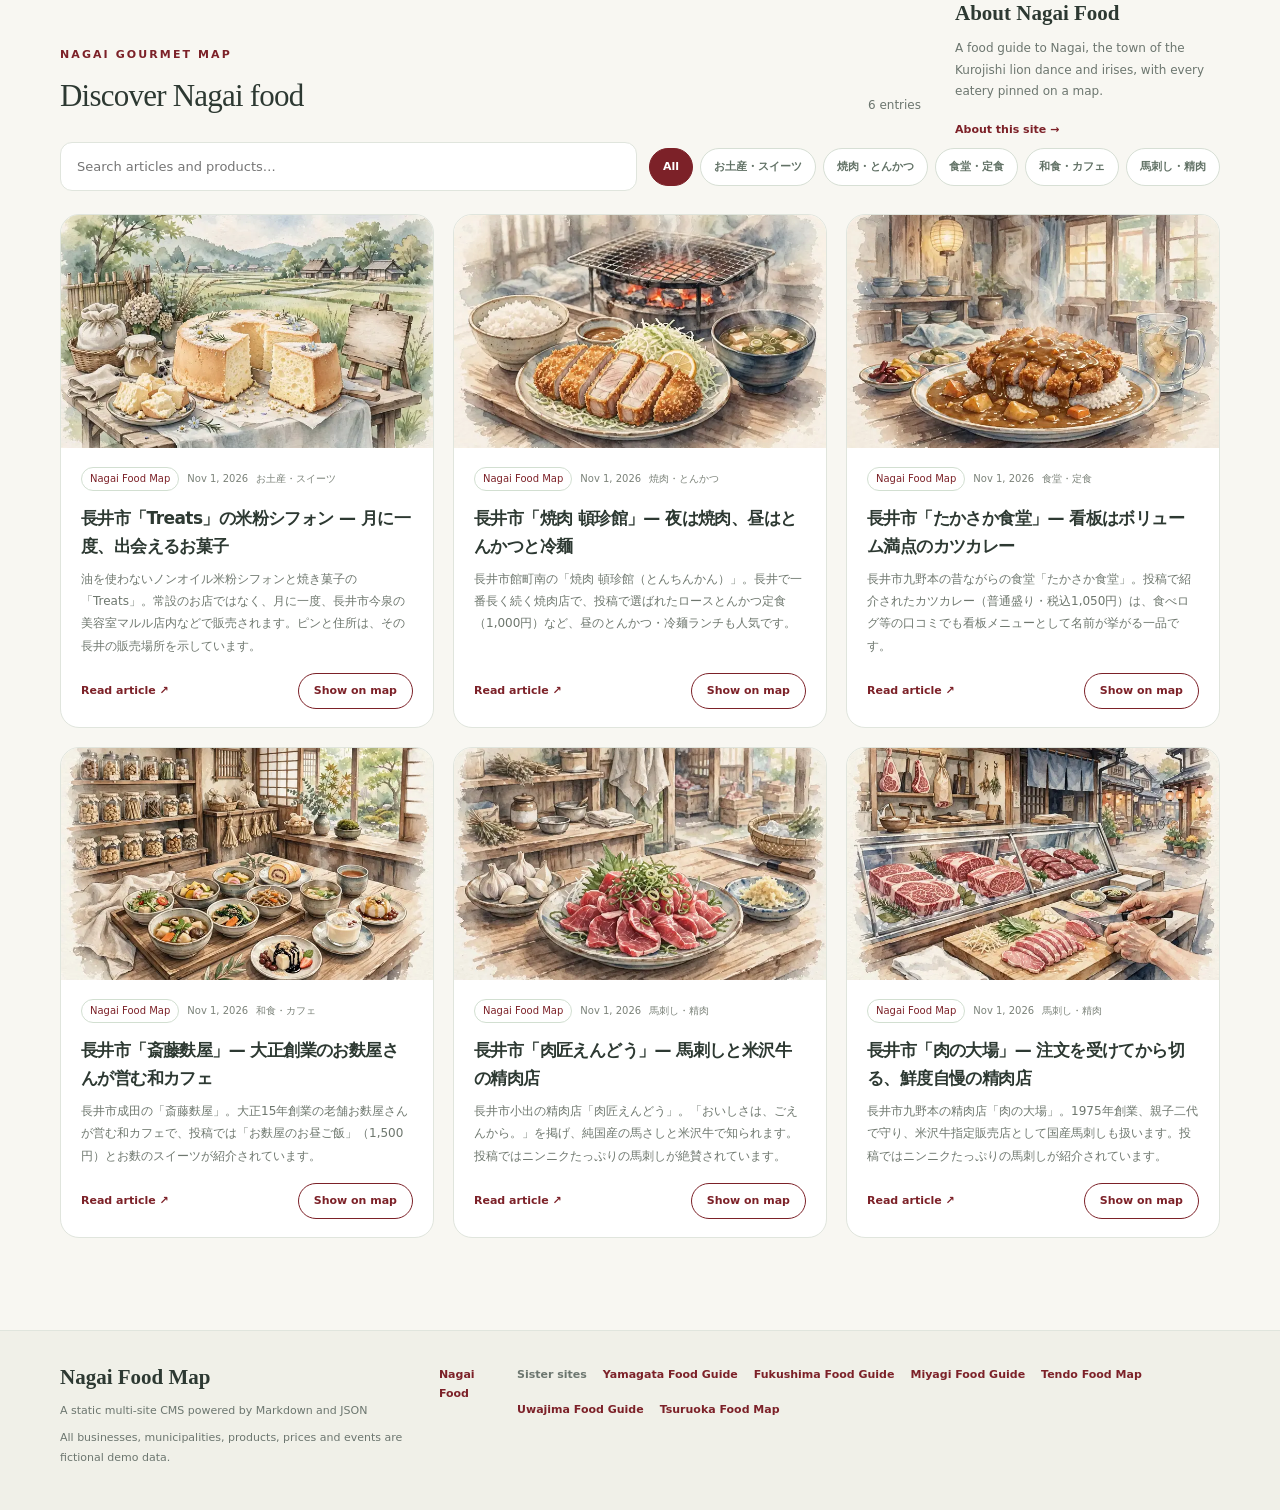
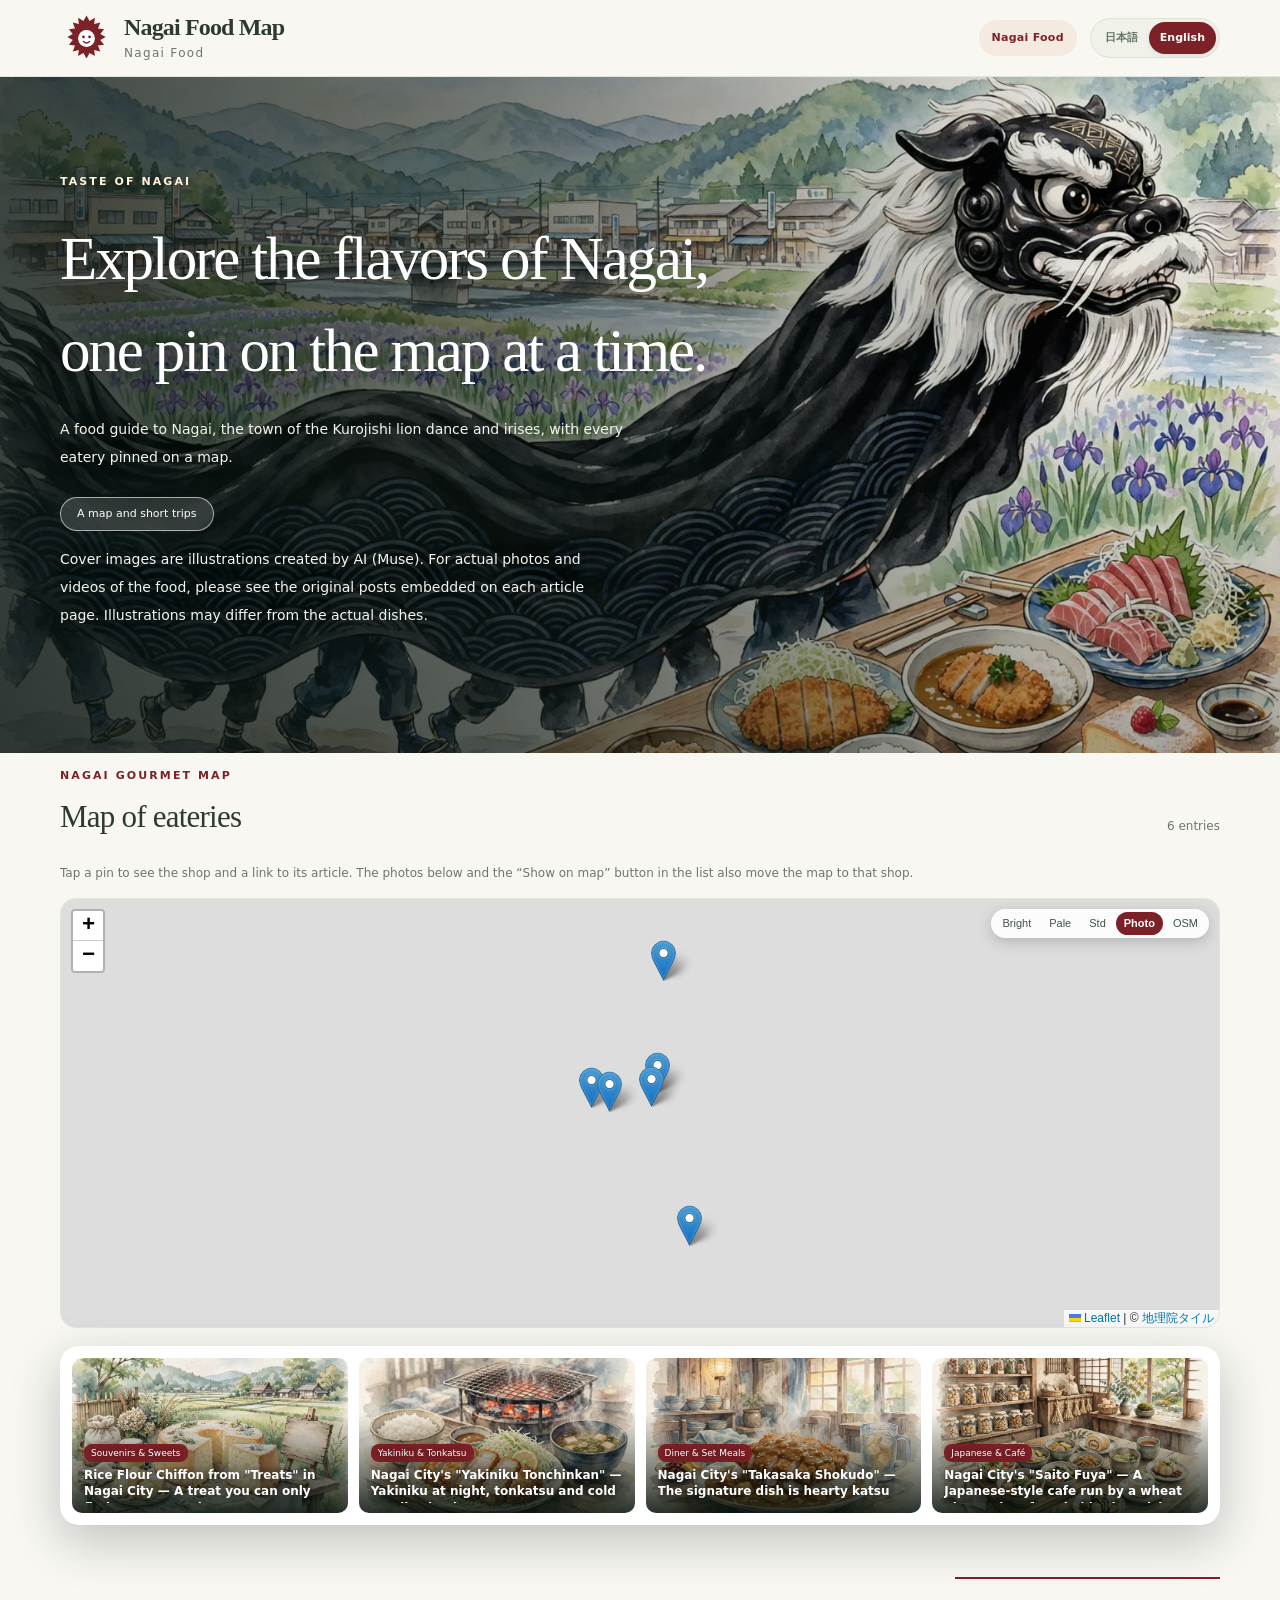
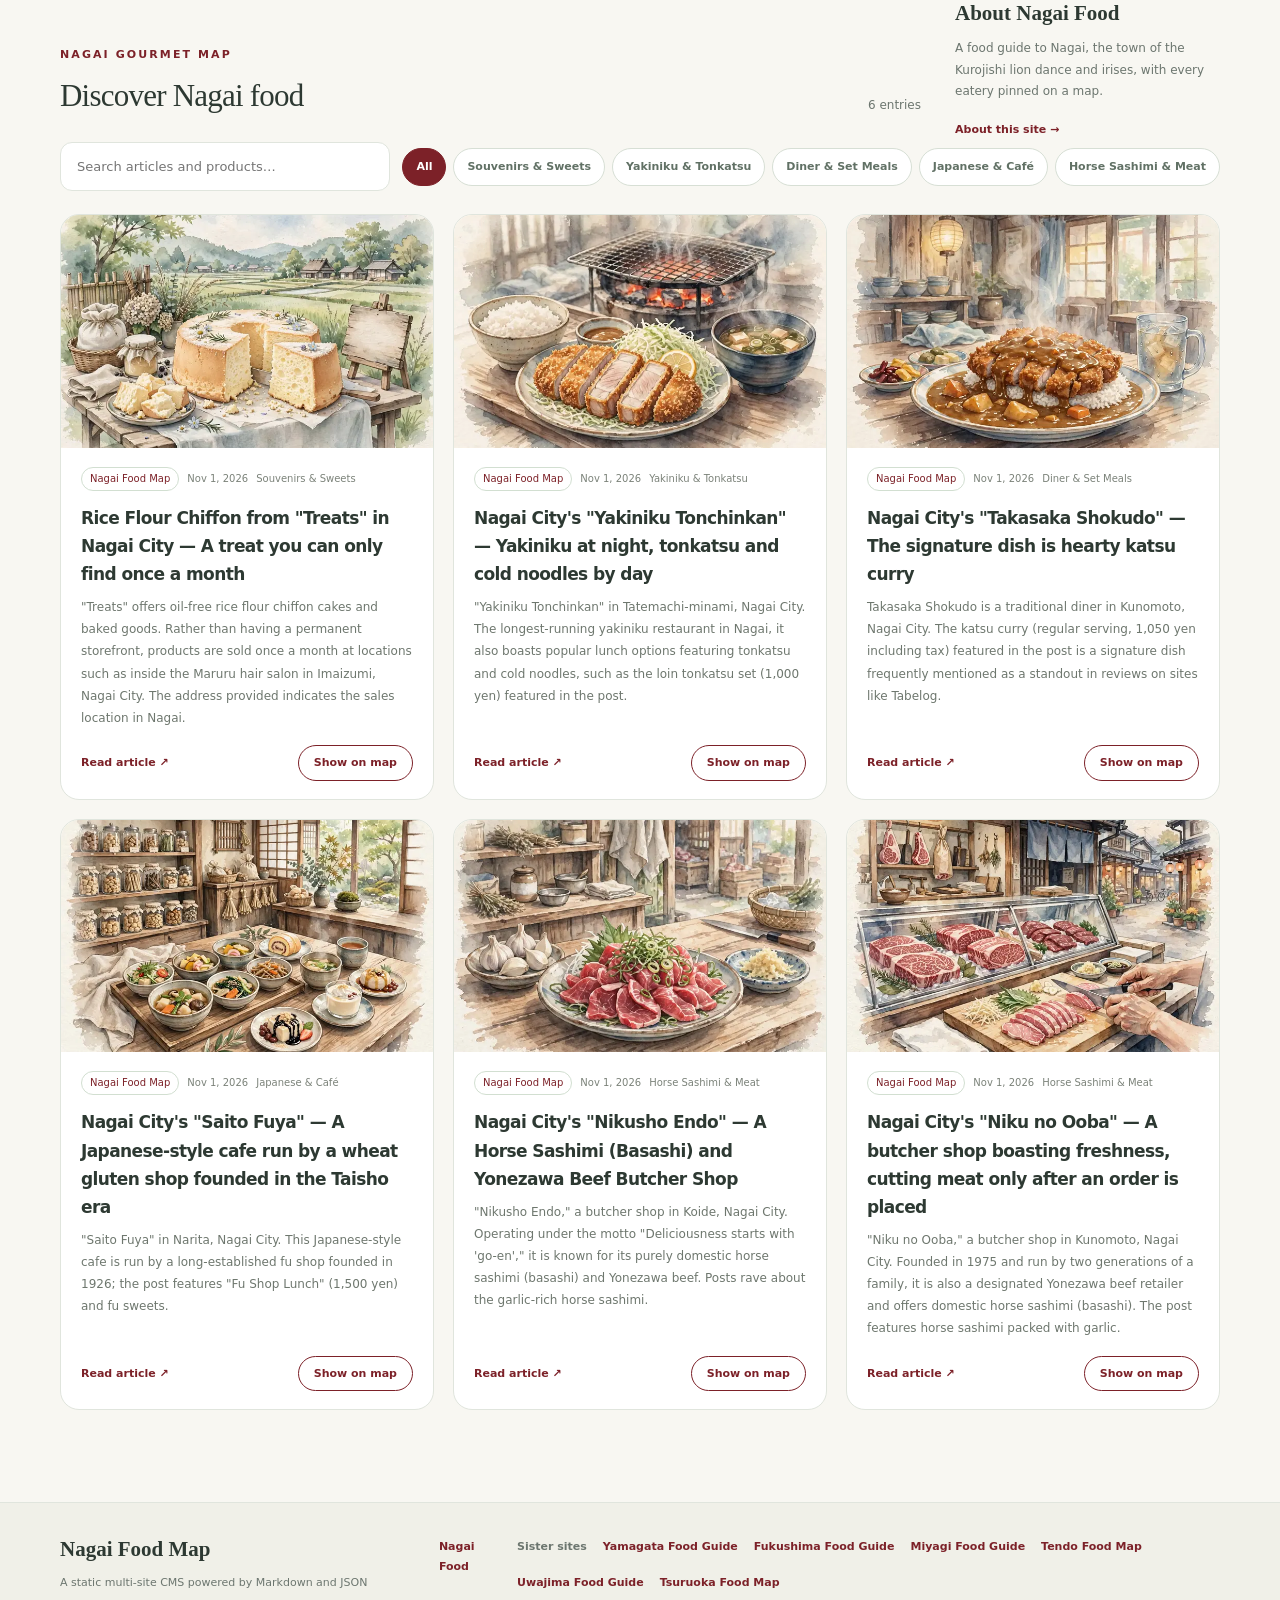
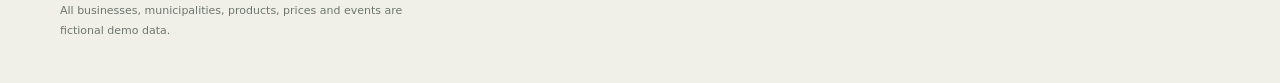
